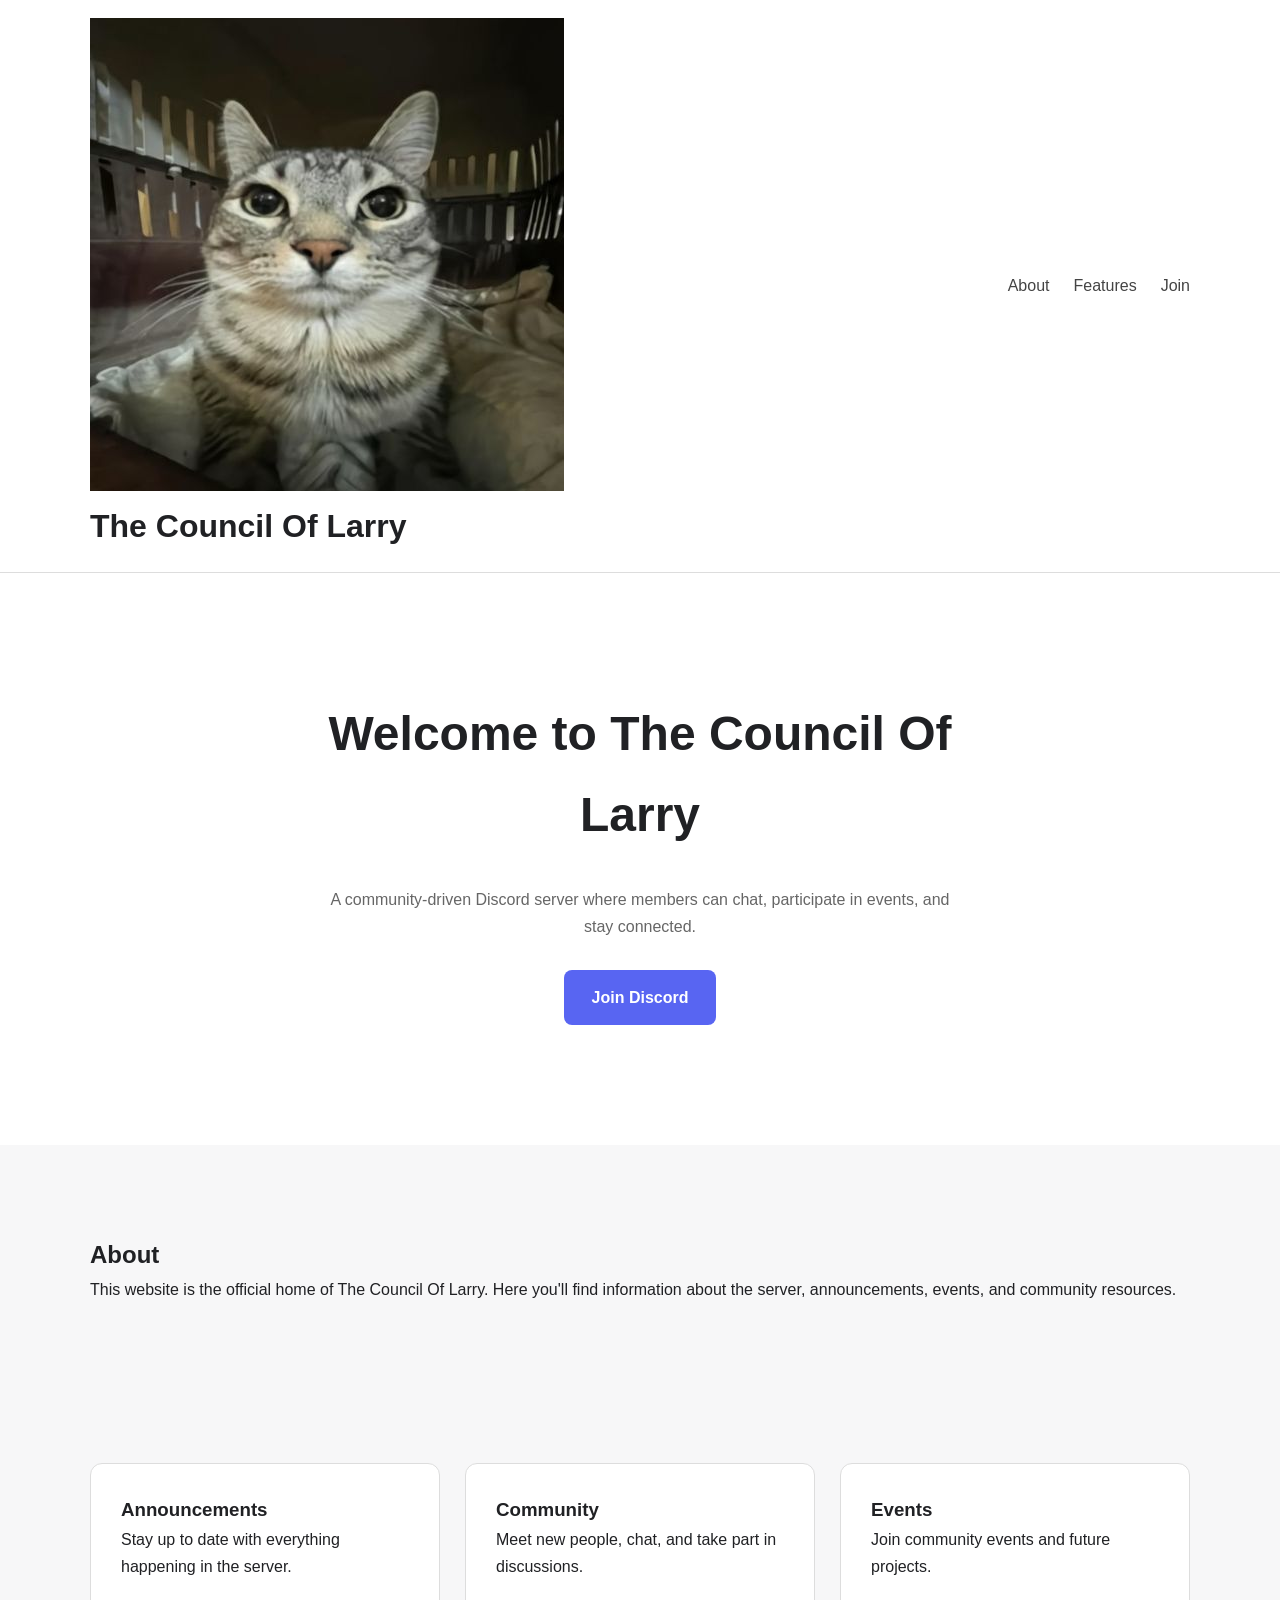
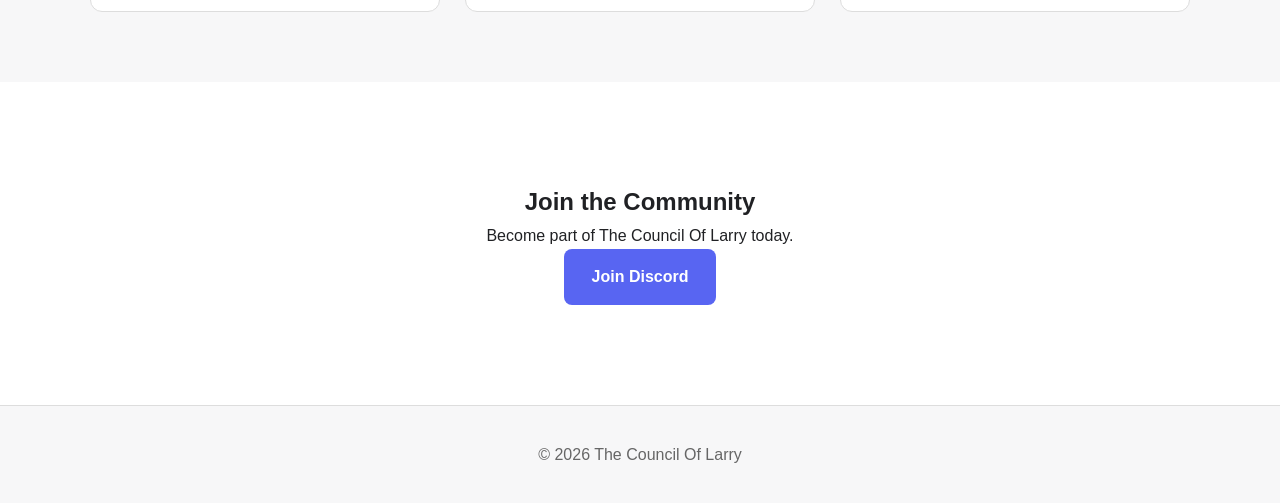
==== index.html @ fc370513 "Update index.html" ====
<!DOCTYPE html>
<html lang="en">
<head>
    <meta charset="UTF-8">
    <meta name="viewport" content="width=device-width, initial-scale=1.0">
    <title>The Council Of Larry</title>

    <link rel="icon" href="assets/favicon.ico">
    <link rel="stylesheet" href="style.css">
</head>
<body>

<header>
    <div class="container">
        <div class="brand">
            <img src="assets/logo.png" alt="The Council Of Larry Logo" class="logo">
            <h1>The Council Of Larry</h1>
        </div>

        <nav>
            <a href="#about">About</a>
            <a href="#features">Features</a>
            <a href="#join">Join</a>
        </nav>
    </div>
</header>

<section class="hero">
    <div class="container">

        <h2>Welcome to The Council Of Larry</h2>

        <p>
            A community-driven Discord server where members can chat,
            participate in events, and stay connected.
        </p>

        <a class="button" href="https://discord.gg/xaEjQbYacx" target="_blank">
            Join Discord
        </a>

    </div>
</section>

<section id="about" class="content">
    <div class="container">

        <h2>About</h2>

        <p>
            This website is the official home of The Council Of Larry.
            Here you'll find information about the server, announcements,
            events, and community resources.
        </p>

    </div>
</section>

<section id="features" class="cards">
    <div class="container grid">

        <div class="card">
            <h3>Announcements</h3>
            <p>Stay up to date with everything happening in the server.</p>
        </div>

        <div class="card">
            <h3>Community</h3>
            <p>Meet new people, chat, and take part in discussions.</p>
        </div>

        <div class="card">
            <h3>Events</h3>
            <p>Join community events and future projects.</p>
        </div>

    </div>
</section>

<section id="join" class="join">
    <div class="container">

        <h2>Join the Community</h2>

        <p>
            Become part of The Council Of Larry today.
        </p>

        <a class="button" href="https://discord.gg/xaEjQbYacx" target="_blank">
            Join Discord
        </a>

    </div>
</section>

<footer>
    <div class="container">
        <p>&copy; 2026 The Council Of Larry</p>
    </div>
</footer>

<script src="script.js"></script>

</body>
</html>
---- style.css ----
*{
margin:0;
padding:0;
box-sizing:border-box;
}

body{
font-family:Inter,Arial,sans-serif;
background:#f7f7f8;
color:#202124;
line-height:1.7;
}

.container{
width:min(1100px,90%);
margin:auto;
}

header{
background:white;
border-bottom:1px solid #ddd;
padding:18px 0;
position:sticky;
top:0;
}

header .container{
display:flex;
justify-content:space-between;
align-items:center;
}

nav{
display:flex;
gap:24px;
}

nav a{
text-decoration:none;
color:#444;
font-weight:500;
}

.hero{
padding:120px 0;
text-align:center;
background:white;
}

.hero h2{
font-size:3rem;
max-width:700px;
margin:auto;
}

.hero p{
margin:30px auto;
max-width:650px;
color:#666;
}

.button{
display:inline-block;
background:#5865F2;
color:white;
padding:14px 28px;
border-radius:8px;
text-decoration:none;
font-weight:600;
transition:.2s;
}

.button:hover{
background:#4752c4;
}

.content{
padding:90px 0;
}

.cards{
padding:70px 0;
}

.grid{
display:grid;
grid-template-columns:repeat(auto-fit,minmax(250px,1fr));
gap:25px;
}

.card{
background:white;
padding:30px;
border-radius:12px;
border:1px solid #ddd;
}

.join{
padding:100px 0;
text-align:center;
background:white;
}

footer{
padding:35px;
text-align:center;
border-top:1px solid #ddd;
color:#666;
}
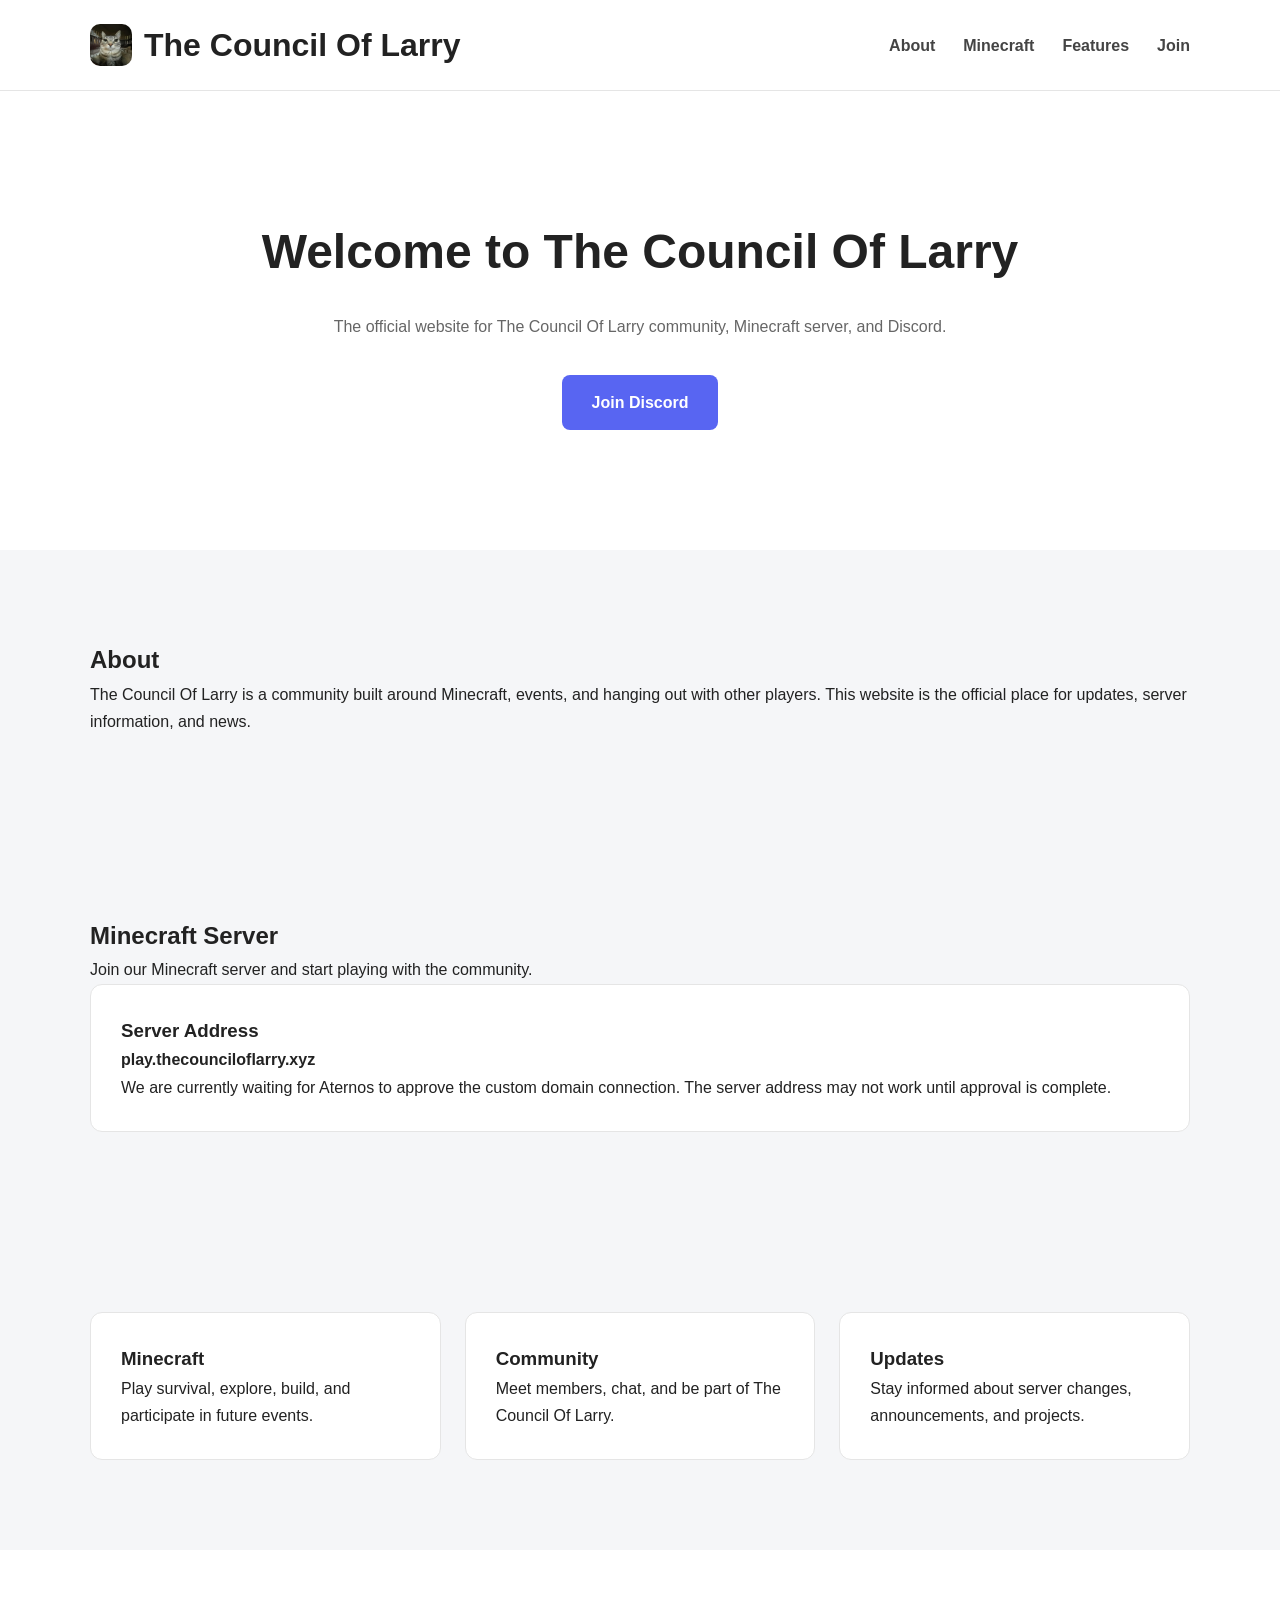
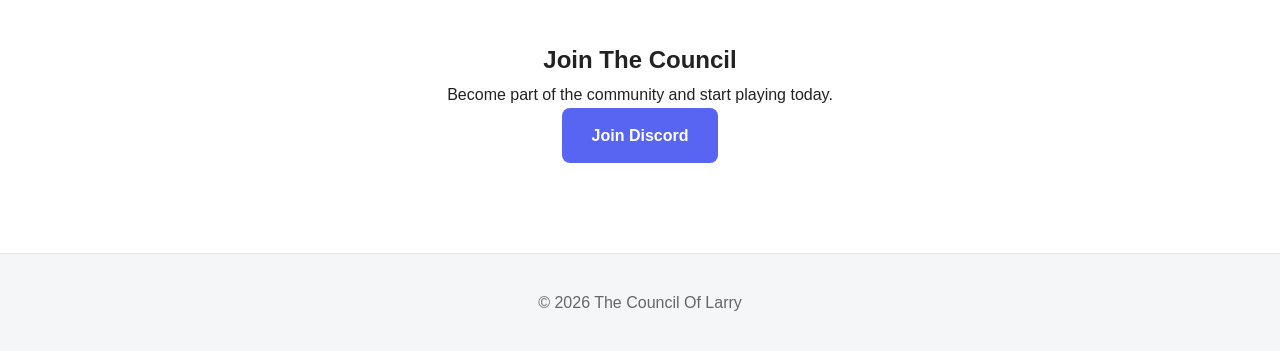
==== commit d29c9567: "Update index.html" ====
--- a/index.html
+++ b/index.html
@@ -8,6 +8,7 @@
     <link rel="icon" href="assets/favicon.ico">
     <link rel="stylesheet" href="style.css">
 </head>
+
 <body>
 
 <header>
@@ -19,11 +20,13 @@
 
         <nav>
             <a href="#about">About</a>
+            <a href="#minecraft">Minecraft</a>
             <a href="#features">Features</a>
             <a href="#join">Join</a>
         </nav>
     </div>
 </header>
+
 
 <section class="hero">
     <div class="container">
@@ -31,8 +34,8 @@
         <h2>Welcome to The Council Of Larry</h2>
 
         <p>
-            A community-driven Discord server where members can chat,
-            participate in events, and stay connected.
+            The official website for The Council Of Larry community,
+            Minecraft server, and Discord.
         </p>
 
         <a class="button" href="https://discord.gg/xaEjQbYacx" target="_blank">
@@ -42,48 +45,83 @@
     </div>
 </section>
 
+
 <section id="about" class="content">
     <div class="container">
 
         <h2>About</h2>
 
         <p>
-            This website is the official home of The Council Of Larry.
-            Here you'll find information about the server, announcements,
-            events, and community resources.
+            The Council Of Larry is a community built around Minecraft,
+            events, and hanging out with other players. This website is
+            the official place for updates, server information, and news.
         </p>
 
     </div>
 </section>
 
-<section id="features" class="cards">
-    <div class="container grid">
+
+<section id="minecraft" class="content">
+    <div class="container">
+
+        <h2>Minecraft Server</h2>
+
+        <p>
+            Join our Minecraft server and start playing with the community.
+        </p>
 
         <div class="card">
-            <h3>Announcements</h3>
-            <p>Stay up to date with everything happening in the server.</p>
-        </div>
+            <h3>Server Address</h3>
+            <p>
+                <strong>play.thecounciloflarry.xyz</strong>
+            </p>
 
-        <div class="card">
-            <h3>Community</h3>
-            <p>Meet new people, chat, and take part in discussions.</p>
-        </div>
-
-        <div class="card">
-            <h3>Events</h3>
-            <p>Join community events and future projects.</p>
+            <p>
+                We are currently waiting for Aternos to approve the custom
+                domain connection. The server address may not work until
+                approval is complete.
+            </p>
         </div>
 
     </div>
 </section>
 
+
+<section id="features" class="cards">
+    <div class="container grid">
+
+        <div class="card">
+            <h3>Minecraft</h3>
+            <p>
+                Play survival, explore, build, and participate in future events.
+            </p>
+        </div>
+
+        <div class="card">
+            <h3>Community</h3>
+            <p>
+                Meet members, chat, and be part of The Council Of Larry.
+            </p>
+        </div>
+
+        <div class="card">
+            <h3>Updates</h3>
+            <p>
+                Stay informed about server changes, announcements, and projects.
+            </p>
+        </div>
+
+    </div>
+</section>
+
+
 <section id="join" class="join">
     <div class="container">
 
-        <h2>Join the Community</h2>
+        <h2>Join The Council</h2>
 
         <p>
-            Become part of The Council Of Larry today.
+            Become part of the community and start playing today.
         </p>
 
         <a class="button" href="https://discord.gg/xaEjQbYacx" target="_blank">
@@ -93,12 +131,14 @@
     </div>
 </section>
 
+
 <footer>
     <div class="container">
         <p>&copy; 2026 The Council Of Larry</p>
     </div>
 </footer>
 
+
 <script src="script.js"></script>
 
 </body>
--- a/style.css
+++ b/style.css
@@ -1,109 +1,153 @@
 *{
-margin:0;
-padding:0;
-box-sizing:border-box;
+    margin:0;
+    padding:0;
+    box-sizing:border-box;
+}
+
+html{
+    scroll-behavior:smooth;
 }
 
 body{
-font-family:Inter,Arial,sans-serif;
-background:#f7f7f8;
-color:#202124;
-line-height:1.7;
+    font-family:Inter,Arial,sans-serif;
+    background:#f5f6f8;
+    color:#222;
+    line-height:1.7;
 }
 
 .container{
-width:min(1100px,90%);
-margin:auto;
+    width:min(1100px,90%);
+    margin:auto;
 }
 
 header{
-background:white;
-border-bottom:1px solid #ddd;
-padding:18px 0;
-position:sticky;
-top:0;
+    position:sticky;
+    top:0;
+    background:white;
+    border-bottom:1px solid #e5e5e5;
+    z-index:100;
 }
 
 header .container{
-display:flex;
-justify-content:space-between;
-align-items:center;
+    display:flex;
+    justify-content:space-between;
+    align-items:center;
+    padding:18px 0;
+}
+
+.brand{
+    display:flex;
+    align-items:center;
+    gap:12px;
+}
+
+.logo{
+    width:42px;
+    height:42px;
+    object-fit:cover;
+    border-radius:10px;
 }
 
 nav{
-display:flex;
-gap:24px;
+    display:flex;
+    gap:28px;
 }
 
 nav a{
-text-decoration:none;
-color:#444;
-font-weight:500;
+    color:#444;
+    text-decoration:none;
+    font-weight:600;
+    transition:.2s;
+}
+
+nav a:hover{
+    color:#5865F2;
 }
 
 .hero{
-padding:120px 0;
-text-align:center;
-background:white;
+    text-align:center;
+    padding:120px 0;
+    background:white;
 }
 
 .hero h2{
-font-size:3rem;
-max-width:700px;
-margin:auto;
+    font-size:3rem;
+    margin-bottom:20px;
 }
 
 .hero p{
-margin:30px auto;
-max-width:650px;
-color:#666;
+    max-width:650px;
+    margin:0 auto 35px;
+    color:#666;
 }
 
 .button{
-display:inline-block;
-background:#5865F2;
-color:white;
-padding:14px 28px;
-border-radius:8px;
-text-decoration:none;
-font-weight:600;
-transition:.2s;
+    display:inline-block;
+    background:#5865F2;
+    color:white;
+    padding:14px 30px;
+    border-radius:8px;
+    text-decoration:none;
+    font-weight:600;
+    transition:.2s;
 }
 
 .button:hover{
-background:#4752c4;
+    background:#4752c4;
+    transform:translateY(-2px);
 }
 
-.content{
-padding:90px 0;
-}
-
-.cards{
-padding:70px 0;
+.content,
+.cards,
+.join{
+    padding:90px 0;
 }
 
 .grid{
-display:grid;
-grid-template-columns:repeat(auto-fit,minmax(250px,1fr));
-gap:25px;
+    display:grid;
+    grid-template-columns:repeat(auto-fit,minmax(260px,1fr));
+    gap:24px;
 }
 
 .card{
-background:white;
-padding:30px;
-border-radius:12px;
-border:1px solid #ddd;
+    background:white;
+    border:1px solid #e5e5e5;
+    border-radius:12px;
+    padding:30px;
+    transition:.2s;
+}
+
+.card:hover{
+    transform:translateY(-5px);
+    box-shadow:0 10px 25px rgba(0,0,0,.08);
 }
 
 .join{
-padding:100px 0;
-text-align:center;
-background:white;
+    text-align:center;
+    background:white;
 }
 
 footer{
-padding:35px;
-text-align:center;
-border-top:1px solid #ddd;
-color:#666;
+    padding:35px 0;
+    border-top:1px solid #e5e5e5;
+    text-align:center;
+    color:#666;
 }
+
+@media (max-width:700px){
+
+header .container{
+    flex-direction:column;
+    gap:20px;
+}
+
+nav{
+    flex-wrap:wrap;
+    justify-content:center;
+}
+
+.hero h2{
+    font-size:2.2rem;
+}
+
+}
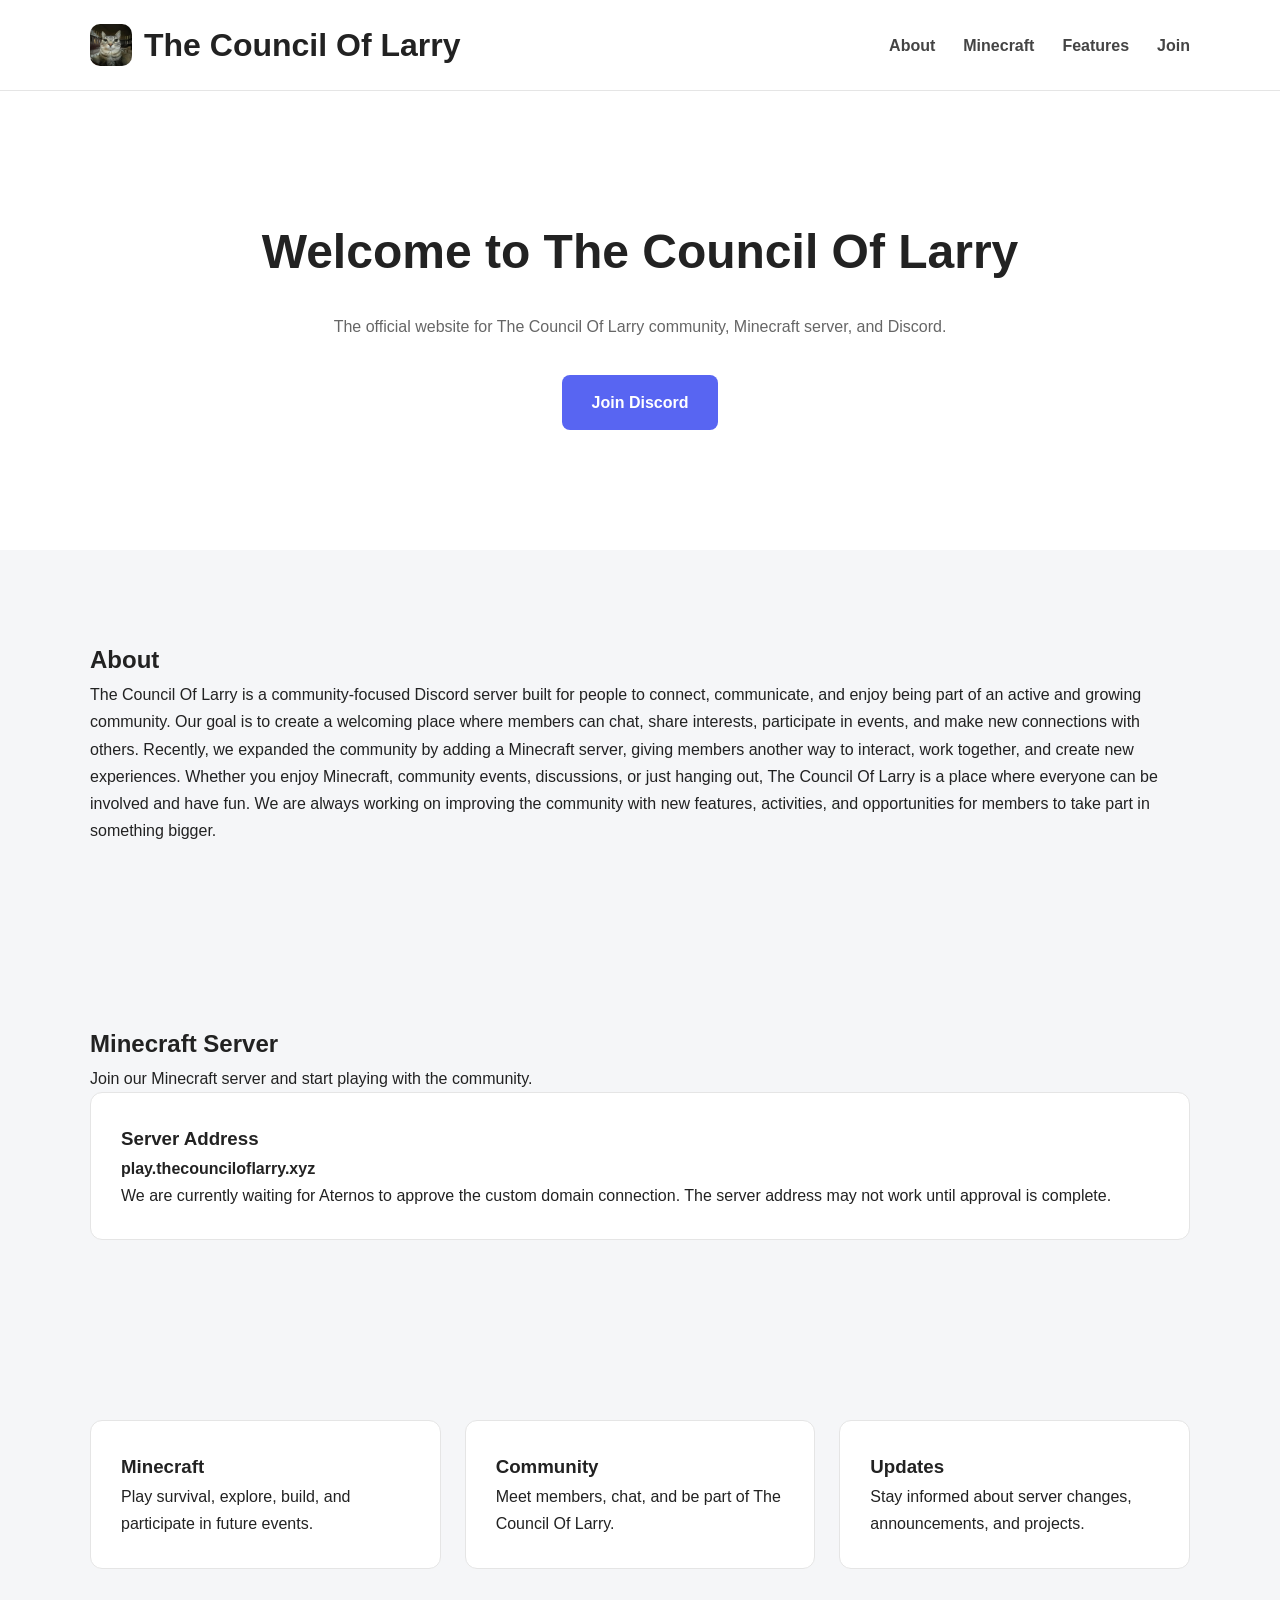
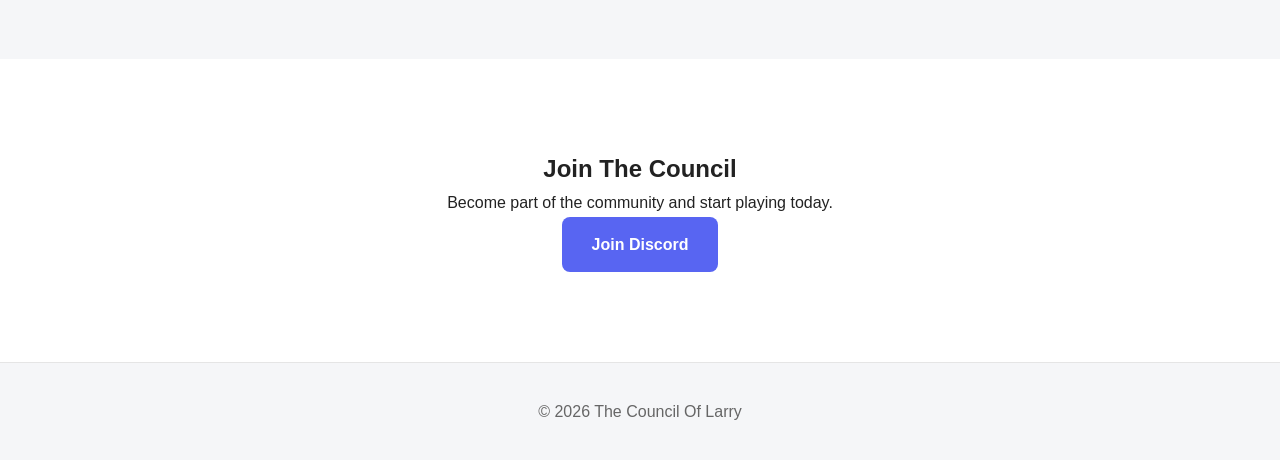
==== commit 9376b964: "Update index.html" ====
--- a/index.html
+++ b/index.html
@@ -52,9 +52,30 @@
         <h2>About</h2>
 
         <p>
-            The Council Of Larry is a community built around Minecraft,
-            events, and hanging out with other players. This website is
-            the official place for updates, server information, and news.
+            The Council Of Larry is a community-focused
+Discord server built for people to connect,
+communicate, and enjoy being part of an
+active and growing community.
+
+Our goal is to create a welcoming place
+where members can chat, share interests,
+participate in events, and make new
+connections with others.
+
+Recently, we expanded the community by
+adding a Minecraft server, giving members
+another way to interact, work together,
+and create new experiences.
+
+Whether you enjoy Minecraft, community
+events, discussions, or just hanging out,
+The Council Of Larry is a place where
+everyone can be involved and have fun.
+
+We are always working on improving the
+community with new features, activities,
+and opportunities for members to take
+part in something bigger.
         </p>
 
     </div>
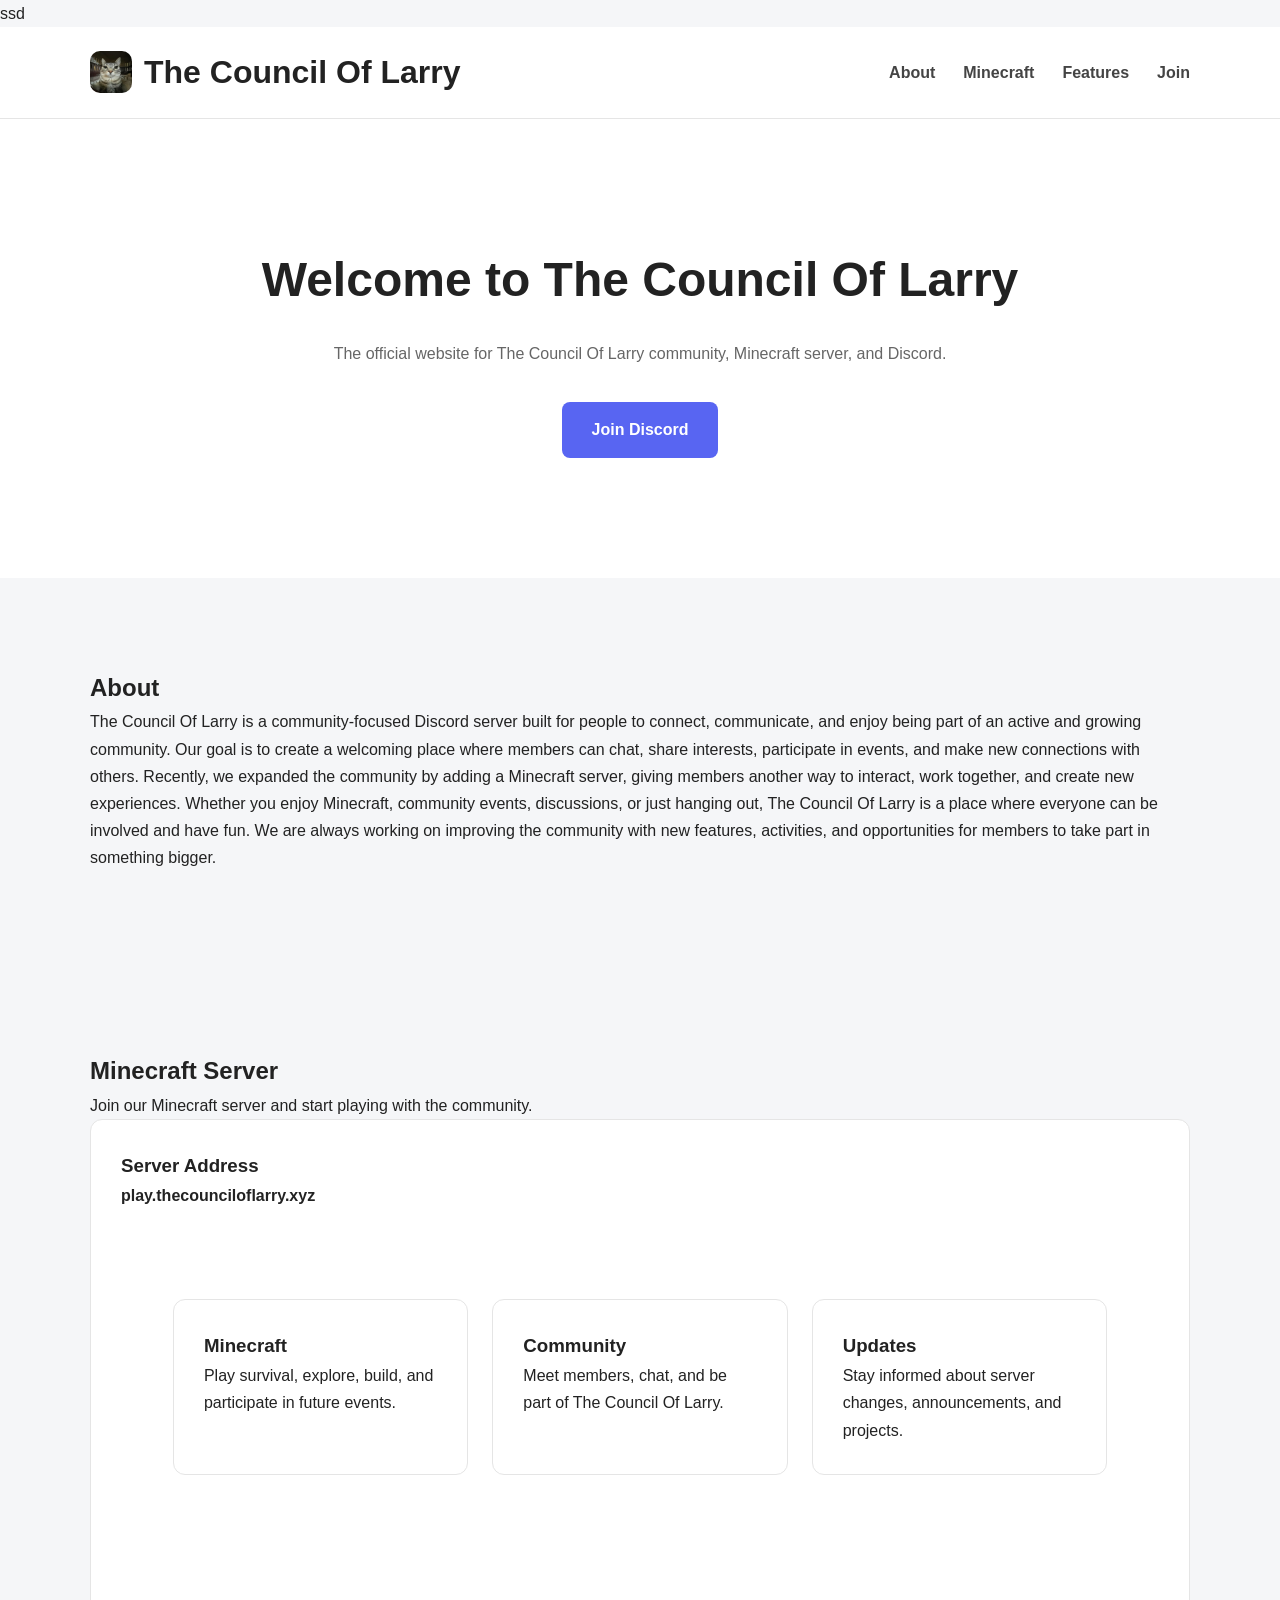
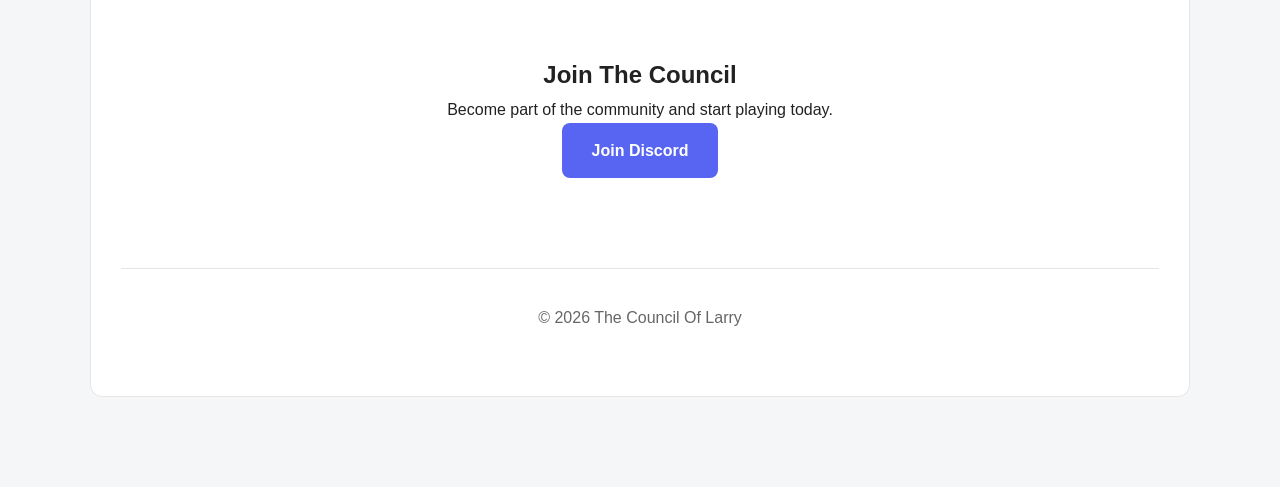
==== commit b163d905: "Update index.html" ====
--- a/index.html
+++ b/index.html
@@ -1,4 +1,4 @@
-<!DOCTYPE html>
+ssd<!DOCTYPE html>
 <html lang="en">
 <head>
     <meta charset="UTF-8">
@@ -97,15 +97,6 @@
                 <strong>play.thecounciloflarry.xyz</strong>
             </p>
 
-            <p>
-                We are currently waiting for Aternos to approve the custom
-                domain connection. The server address may not work until
-                approval is complete.
-            </p>
-        </div>
-
-    </div>
-</section>
 
 
 <section id="features" class="cards">
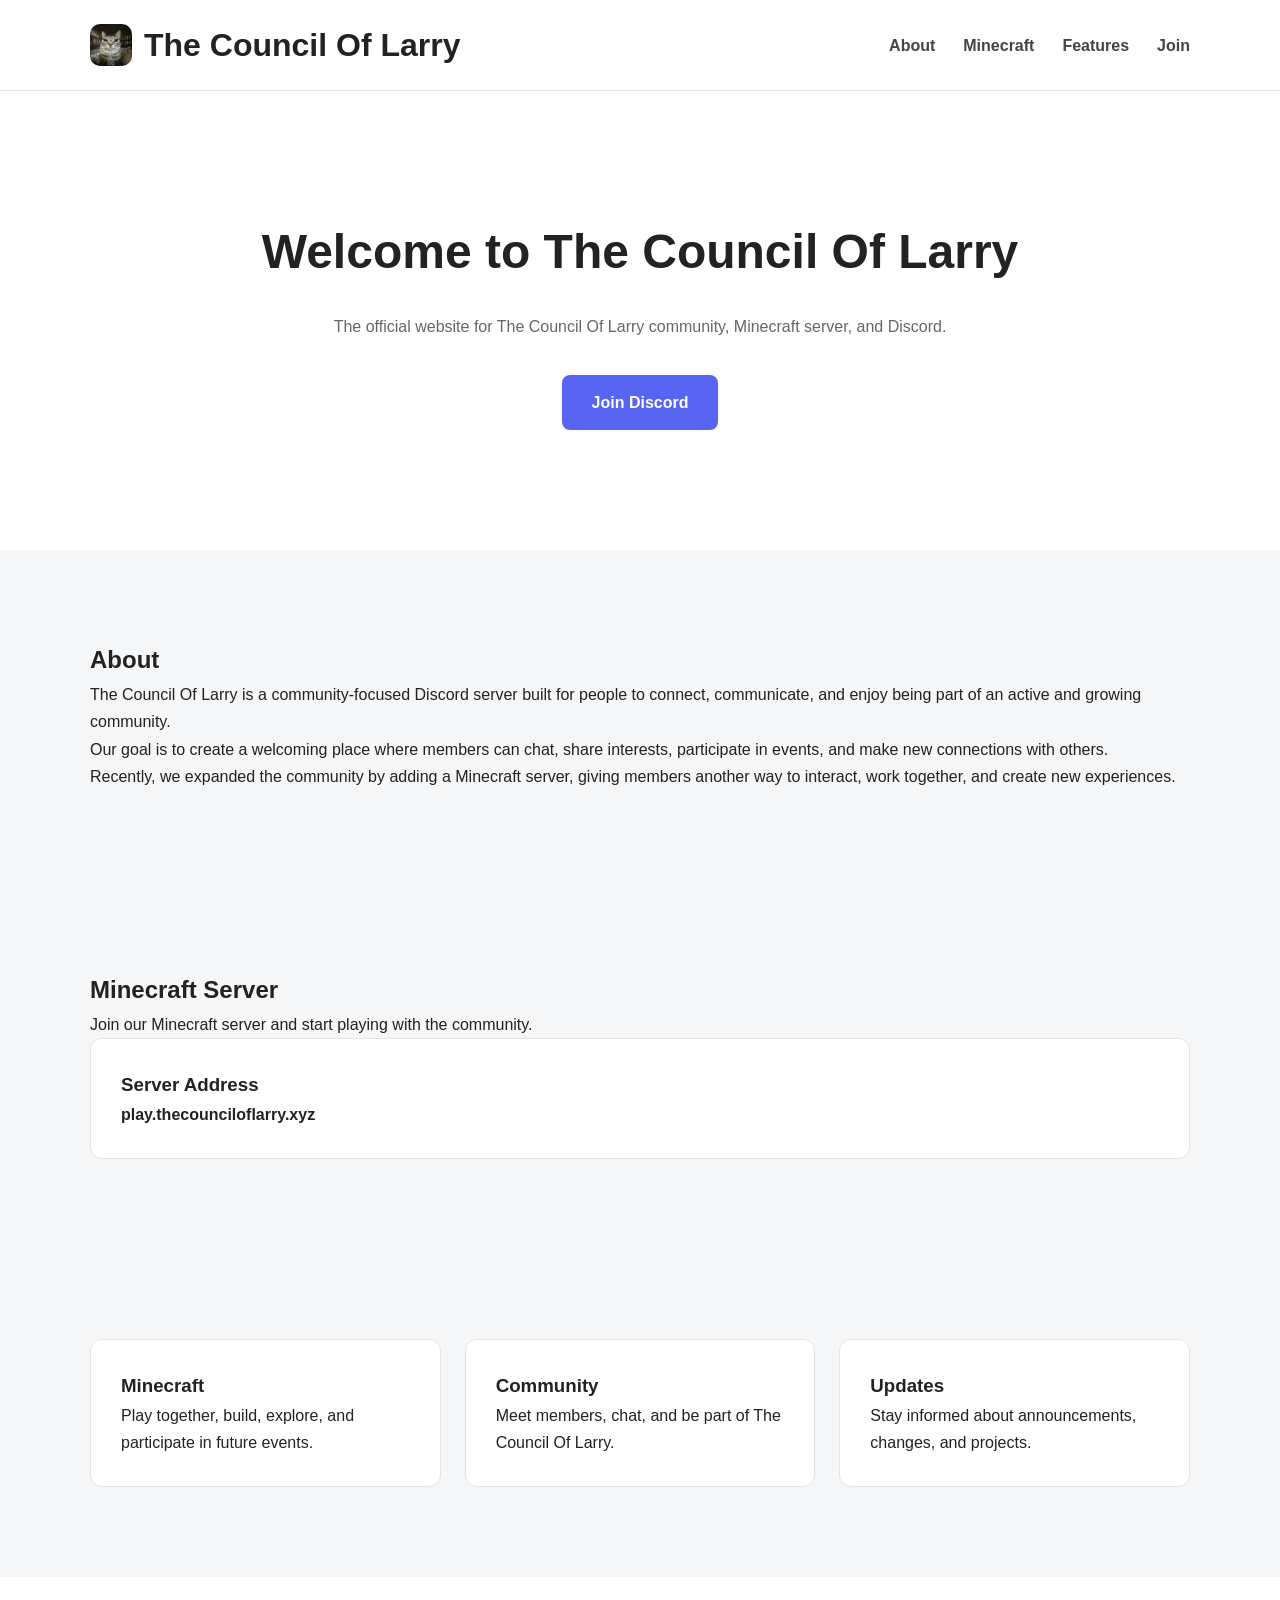
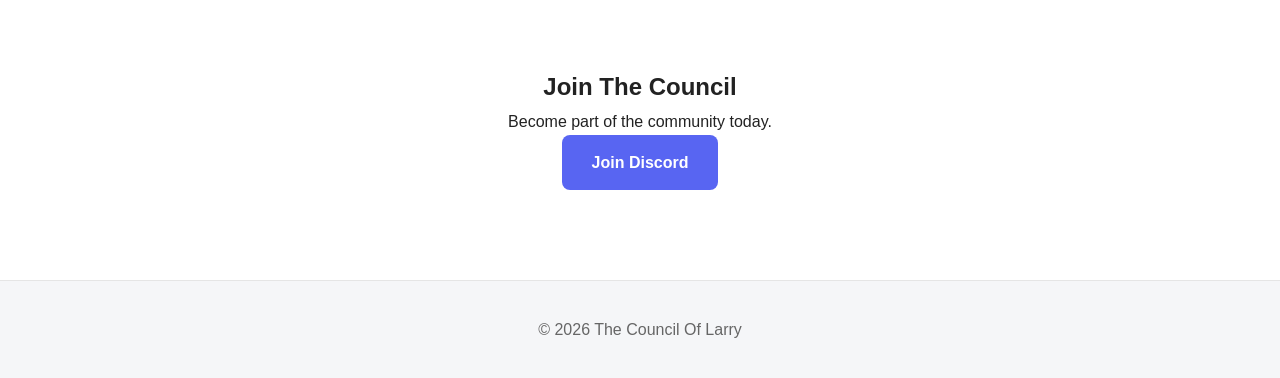
==== commit 7429c7a2: "Update index.html" ====
--- a/index.html
+++ b/index.html
@@ -1,4 +1,4 @@
-ssd<!DOCTYPE html>
+<!DOCTYPE html>
 <html lang="en">
 <head>
     <meta charset="UTF-8">
@@ -52,30 +52,21 @@
         <h2>About</h2>
 
         <p>
-            The Council Of Larry is a community-focused
-Discord server built for people to connect,
-communicate, and enjoy being part of an
-active and growing community.
+            The Council Of Larry is a community-focused Discord server built
+            for people to connect, communicate, and enjoy being part of an
+            active and growing community.
+        </p>
 
-Our goal is to create a welcoming place
-where members can chat, share interests,
-participate in events, and make new
-connections with others.
+        <p>
+            Our goal is to create a welcoming place where members can chat,
+            share interests, participate in events, and make new connections
+            with others.
+        </p>
 
-Recently, we expanded the community by
-adding a Minecraft server, giving members
-another way to interact, work together,
-and create new experiences.
-
-Whether you enjoy Minecraft, community
-events, discussions, or just hanging out,
-The Council Of Larry is a place where
-everyone can be involved and have fun.
-
-We are always working on improving the
-community with new features, activities,
-and opportunities for members to take
-part in something bigger.
+        <p>
+            Recently, we expanded the community by adding a Minecraft server,
+            giving members another way to interact, work together, and create
+            new experiences.
         </p>
 
     </div>
@@ -93,10 +84,14 @@
 
         <div class="card">
             <h3>Server Address</h3>
+
             <p>
                 <strong>play.thecounciloflarry.xyz</strong>
             </p>
+        </div>
 
+    </div>
+</section>
 
 
 <section id="features" class="cards">
@@ -105,7 +100,7 @@
         <div class="card">
             <h3>Minecraft</h3>
             <p>
-                Play survival, explore, build, and participate in future events.
+                Play together, build, explore, and participate in future events.
             </p>
         </div>
 
@@ -119,7 +114,7 @@
         <div class="card">
             <h3>Updates</h3>
             <p>
-                Stay informed about server changes, announcements, and projects.
+                Stay informed about announcements, changes, and projects.
             </p>
         </div>
 
@@ -133,7 +128,7 @@
         <h2>Join The Council</h2>
 
         <p>
-            Become part of the community and start playing today.
+            Become part of the community today.
         </p>
 
         <a class="button" href="https://discord.gg/xaEjQbYacx" target="_blank">
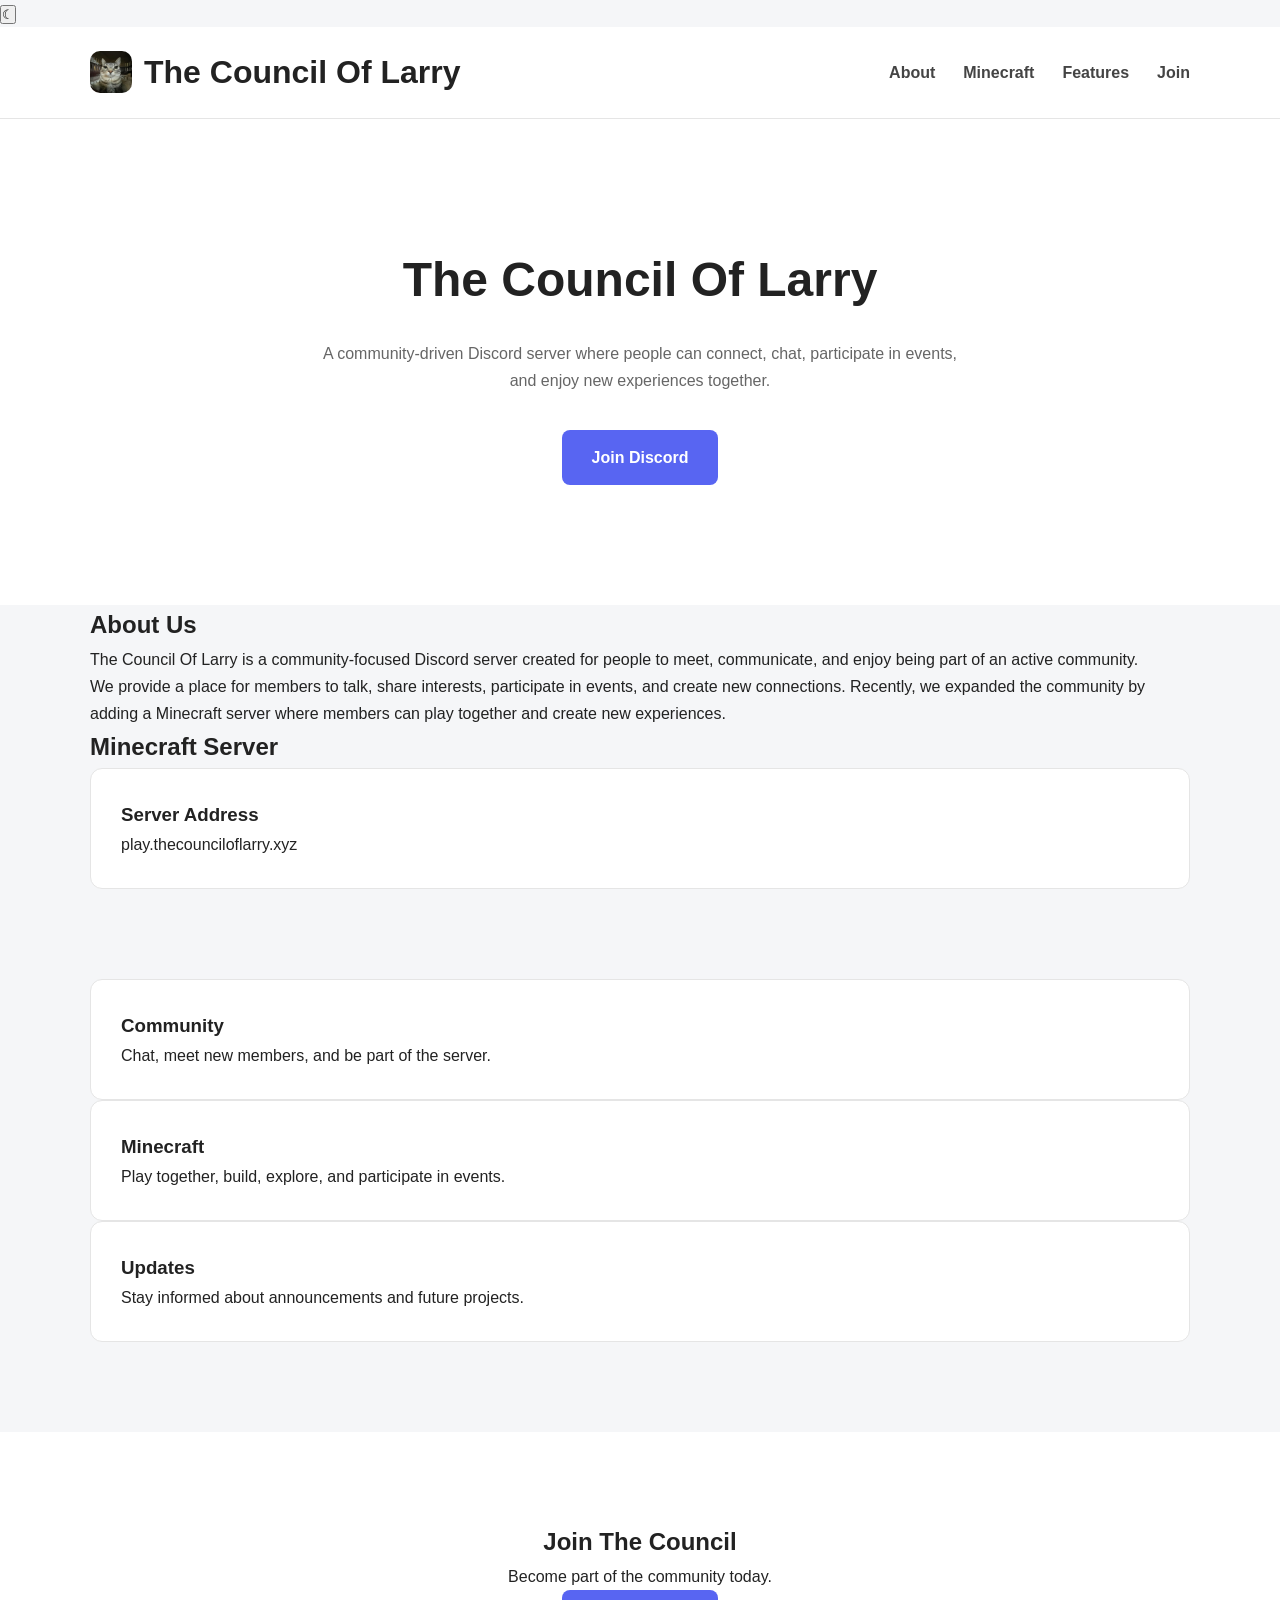
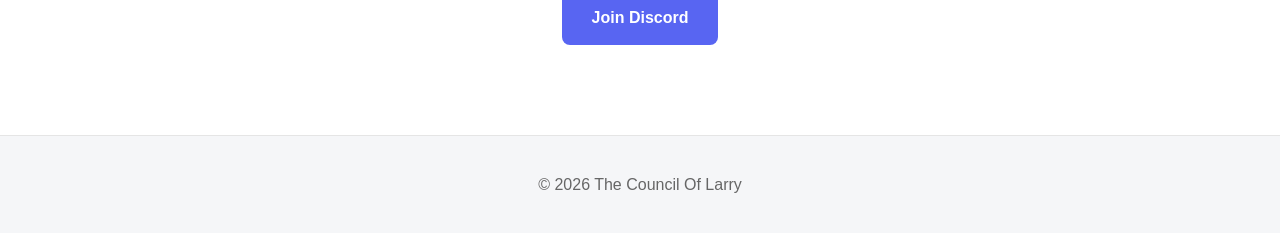
==== commit 2de445dd: "Update index.html" ====
--- a/index.html
+++ b/index.html
@@ -3,6 +3,7 @@
 <head>
     <meta charset="UTF-8">
     <meta name="viewport" content="width=device-width, initial-scale=1.0">
+
     <title>The Council Of Larry</title>
 
     <link rel="icon" href="assets/favicon.ico">
@@ -11,10 +12,14 @@
 
 <body>
 
+<button id="themeToggle" class="theme-toggle">
+    ☾
+</button>
+
 <header>
-    <div class="container">
+    <div class="container nav">
         <div class="brand">
-            <img src="assets/logo.png" alt="The Council Of Larry Logo" class="logo">
+            <img src="assets/logo.png" class="logo">
             <h1>The Council Of Larry</h1>
         </div>
 
@@ -31,14 +36,14 @@
 <section class="hero">
     <div class="container">
 
-        <h2>Welcome to The Council Of Larry</h2>
+        <h2>The Council Of Larry</h2>
 
         <p>
-            The official website for The Council Of Larry community,
-            Minecraft server, and Discord.
+            A community-driven Discord server where people can connect,
+            chat, participate in events, and enjoy new experiences together.
         </p>
 
-        <a class="button" href="https://discord.gg/xaEjQbYacx" target="_blank">
+        <a class="button" href="https://discord.gg/xaEjQbYacx">
             Join Discord
         </a>
 
@@ -46,103 +51,101 @@
 </section>
 
 
-<section id="about" class="content">
-    <div class="container">
+<section id="about" class="section">
+<div class="container">
 
-        <h2>About</h2>
+<h2>About Us</h2>
 
-        <p>
-            The Council Of Larry is a community-focused Discord server built
-            for people to connect, communicate, and enjoy being part of an
-            active and growing community.
-        </p>
+<p>
+The Council Of Larry is a community-focused Discord server created
+for people to meet, communicate, and enjoy being part of an active
+community.
+</p>
 
-        <p>
-            Our goal is to create a welcoming place where members can chat,
-            share interests, participate in events, and make new connections
-            with others.
-        </p>
+<p>
+We provide a place for members to talk, share interests, participate
+in events, and create new connections. Recently, we expanded the
+community by adding a Minecraft server where members can play together
+and create new experiences.
+</p>
 
-        <p>
-            Recently, we expanded the community by adding a Minecraft server,
-            giving members another way to interact, work together, and create
-            new experiences.
-        </p>
-
-    </div>
+</div>
 </section>
 
 
-<section id="minecraft" class="content">
-    <div class="container">
+<section id="minecraft" class="section">
+<div class="container">
 
-        <h2>Minecraft Server</h2>
+<h2>Minecraft Server</h2>
 
-        <p>
-            Join our Minecraft server and start playing with the community.
-        </p>
+<div class="card">
+<h3>Server Address</h3>
 
-        <div class="card">
-            <h3>Server Address</h3>
+<p>
+play.thecounciloflarry.xyz
+</p>
 
-            <p>
-                <strong>play.thecounciloflarry.xyz</strong>
-            </p>
-        </div>
+</div>
 
-    </div>
+</div>
 </section>
 
 
-<section id="features" class="cards">
-    <div class="container grid">
+<section id="features" class="section">
 
-        <div class="card">
-            <h3>Minecraft</h3>
-            <p>
-                Play together, build, explore, and participate in future events.
-            </p>
-        </div>
+<div class="container cards">
 
-        <div class="card">
-            <h3>Community</h3>
-            <p>
-                Meet members, chat, and be part of The Council Of Larry.
-            </p>
-        </div>
+<div class="card">
+<h3>Community</h3>
+<p>
+Chat, meet new members, and be part of the server.
+</p>
+</div>
 
-        <div class="card">
-            <h3>Updates</h3>
-            <p>
-                Stay informed about announcements, changes, and projects.
-            </p>
-        </div>
 
-    </div>
+<div class="card">
+<h3>Minecraft</h3>
+<p>
+Play together, build, explore, and participate in events.
+</p>
+</div>
+
+
+<div class="card">
+<h3>Updates</h3>
+<p>
+Stay informed about announcements and future projects.
+</p>
+</div>
+
+</div>
+
 </section>
 
 
-<section id="join" class="join">
-    <div class="container">
+<section id="join" class="section join">
 
-        <h2>Join The Council</h2>
+<div class="container">
 
-        <p>
-            Become part of the community today.
-        </p>
+<h2>Join The Council</h2>
 
-        <a class="button" href="https://discord.gg/xaEjQbYacx" target="_blank">
-            Join Discord
-        </a>
+<p>
+Become part of the community today.
+</p>
 
-    </div>
+<a class="button" href="https://discord.gg/xaEjQbYacx">
+Join Discord
+</a>
+
+</div>
+
 </section>
 
 
 <footer>
-    <div class="container">
-        <p>&copy; 2026 The Council Of Larry</p>
-    </div>
+<p>
+© 2026 The Council Of Larry
+</p>
 </footer>
 
 
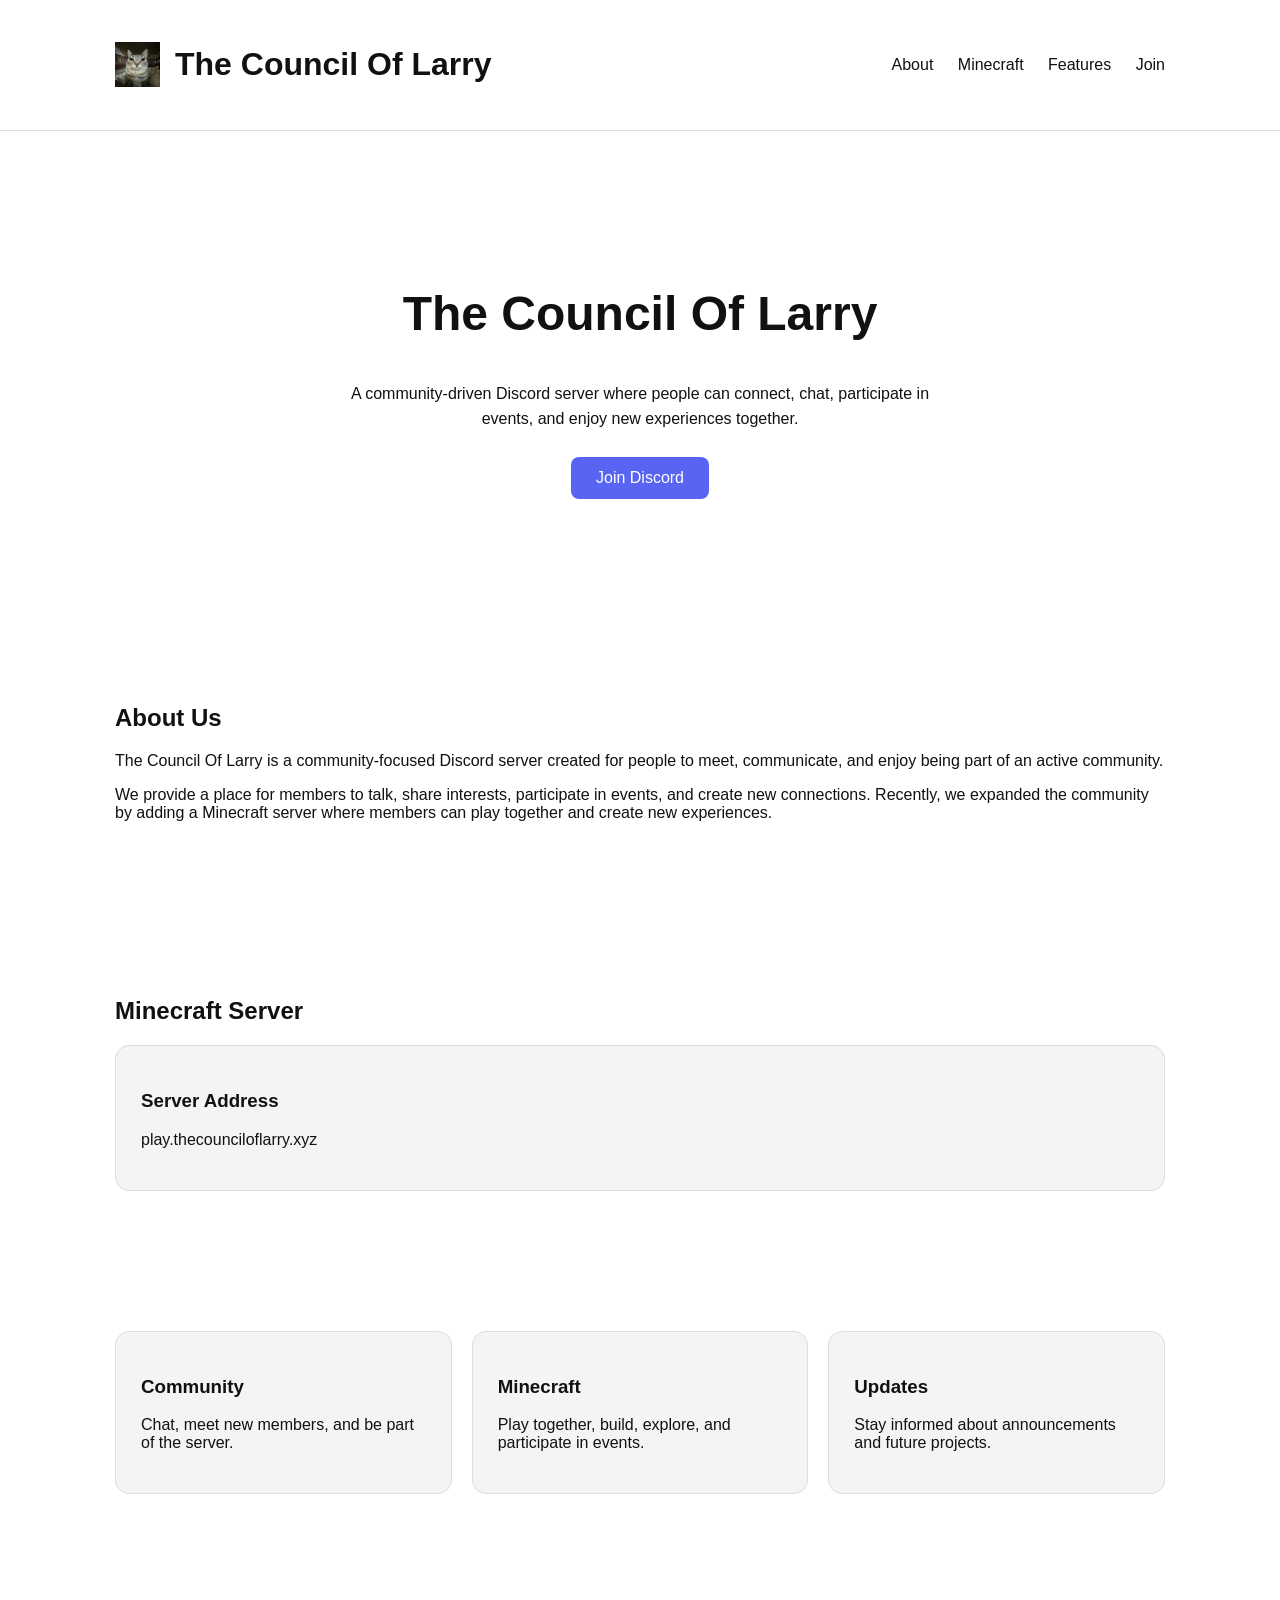
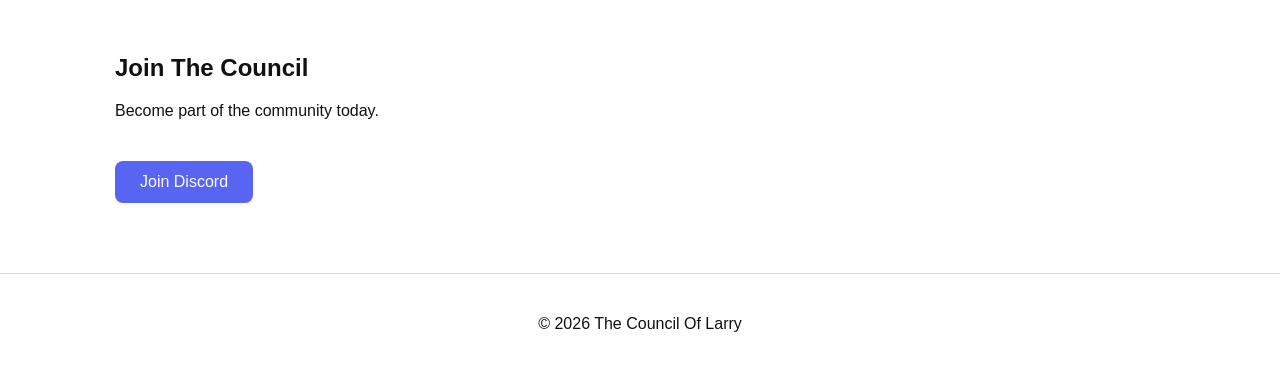
==== commit ef52e19c: "Update index.html" ====
--- a/index.html
+++ b/index.html
@@ -12,9 +12,7 @@
 
 <body>
 
-<button id="themeToggle" class="theme-toggle">
-    ☾
-</button>
+
 
 <header>
     <div class="container nav">
@@ -149,7 +147,6 @@
 </footer>
 
 
-<script src="script.js"></script>
 
 </body>
 </html>
--- a/style.css
+++ b/style.css
@@ -1,153 +1,155 @@
-*{
-    margin:0;
-    padding:0;
-    box-sizing:border-box;
+:root {
+    --bg: #ffffff;
+    --text: #111111;
+    --card: #f4f4f4;
+    --border: #dddddd;
+    --accent: #5865f2;
 }
 
-html{
-    scroll-behavior:smooth;
+
+.dark {
+    --bg: #0d1117;
+    --text: #ffffff;
+    --card: #161b22;
+    --border: #30363d;
 }
 
-body{
-    font-family:Inter,Arial,sans-serif;
-    background:#f5f6f8;
-    color:#222;
-    line-height:1.7;
+
+* {
+    box-sizing: border-box;
 }
 
-.container{
-    width:min(1100px,90%);
-    margin:auto;
+
+body {
+    margin: 0;
+    font-family: Inter, Arial, sans-serif;
+    background: var(--bg);
+    color: var(--text);
+    transition: .25s;
 }
 
-header{
-    position:sticky;
-    top:0;
-    background:white;
-    border-bottom:1px solid #e5e5e5;
-    z-index:100;
+
+.container {
+    max-width: 1100px;
+    margin: auto;
+    padding: 25px;
 }
 
-header .container{
-    display:flex;
-    justify-content:space-between;
-    align-items:center;
-    padding:18px 0;
+
+header {
+    border-bottom: 1px solid var(--border);
 }
 
-.brand{
-    display:flex;
-    align-items:center;
-    gap:12px;
+
+.nav {
+    display: flex;
+    justify-content: space-between;
+    align-items: center;
 }
 
-.logo{
-    width:42px;
-    height:42px;
-    object-fit:cover;
-    border-radius:10px;
+
+.brand {
+    display: flex;
+    align-items: center;
+    gap: 15px;
 }
 
-nav{
-    display:flex;
-    gap:28px;
+
+.logo {
+    width: 45px;
+    height: 45px;
 }
 
-nav a{
-    color:#444;
-    text-decoration:none;
-    font-weight:600;
-    transition:.2s;
+
+nav a {
+    color: var(--text);
+    text-decoration: none;
+    margin-left: 20px;
 }
 
-nav a:hover{
-    color:#5865F2;
+
+.hero {
+    text-align: center;
+    padding: 90px 0;
 }
 
-.hero{
-    text-align:center;
-    padding:120px 0;
-    background:white;
+
+.hero h2 {
+    font-size: 48px;
 }
 
-.hero h2{
-    font-size:3rem;
-    margin-bottom:20px;
+
+.hero p {
+    max-width: 600px;
+    margin: auto;
+    line-height: 1.6;
 }
 
-.hero p{
-    max-width:650px;
-    margin:0 auto 35px;
-    color:#666;
+
+.button {
+    display: inline-block;
+    margin-top: 25px;
+    padding: 12px 25px;
+    background: var(--accent);
+    color:white;
+    border-radius:8px;
+    text-decoration:none;
 }
 
-.button{
-    display:inline-block;
-    background:#5865F2;
-    color:white;
-    padding:14px 30px;
-    border-radius:8px;
-    text-decoration:none;
-    font-weight:600;
-    transition:.2s;
+
+.section {
+    padding: 45px 0;
 }
 
-.button:hover{
-    background:#4752c4;
-    transform:translateY(-2px);
+
+.card {
+    background: var(--card);
+    border:1px solid var(--border);
+    border-radius:14px;
+    padding:25px;
 }
 
-.content,
-.cards,
-.join{
-    padding:90px 0;
-}
 
-.grid{
+.cards {
     display:grid;
-    grid-template-columns:repeat(auto-fit,minmax(260px,1fr));
-    gap:24px;
-}
-
-.card{
-    background:white;
-    border:1px solid #e5e5e5;
-    border-radius:12px;
-    padding:30px;
-    transition:.2s;
-}
-
-.card:hover{
-    transform:translateY(-5px);
-    box-shadow:0 10px 25px rgba(0,0,0,.08);
-}
-
-.join{
-    text-align:center;
-    background:white;
-}
-
-footer{
-    padding:35px 0;
-    border-top:1px solid #e5e5e5;
-    text-align:center;
-    color:#666;
-}
-
-@media (max-width:700px){
-
-header .container{
-    flex-direction:column;
+    grid-template-columns:repeat(3,1fr);
     gap:20px;
 }
 
-nav{
-    flex-wrap:wrap;
-    justify-content:center;
+
+.theme-toggle {
+    position:fixed;
+    top:15px;
+    right:15px;
+    width:35px;
+    height:35px;
+    border-radius:50%;
+    border:1px solid var(--border);
+    background:var(--card);
+    color:var(--text);
+    cursor:pointer;
 }
 
-.hero h2{
-    font-size:2.2rem;
+
+footer {
+    text-align:center;
+    padding:25px;
+    border-top:1px solid var(--border);
+}
+
+
+@media(max-width:800px){
+
+.cards {
+    grid-template-columns:1fr;
+}
+
+.nav {
+    flex-direction:column;
+}
+
+.hero h2 {
+    font-size:36px;
 }
 
 }
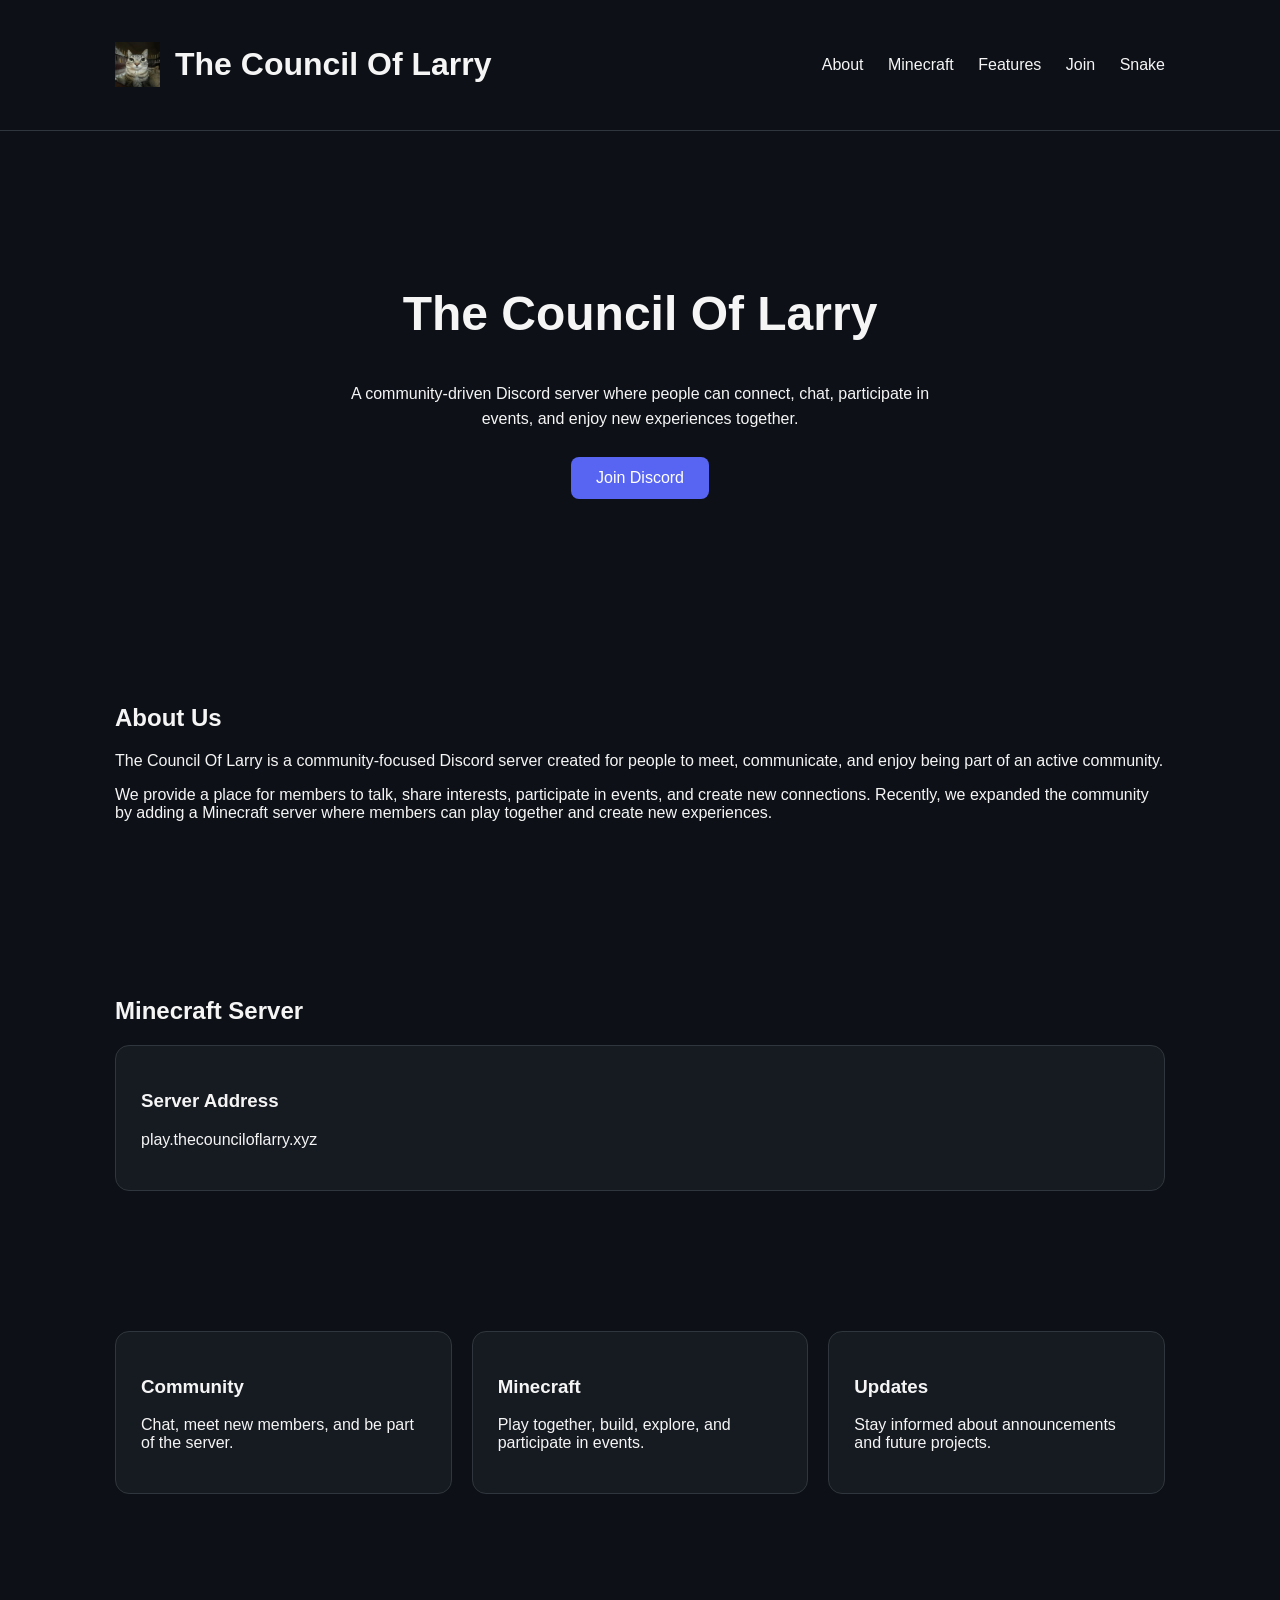
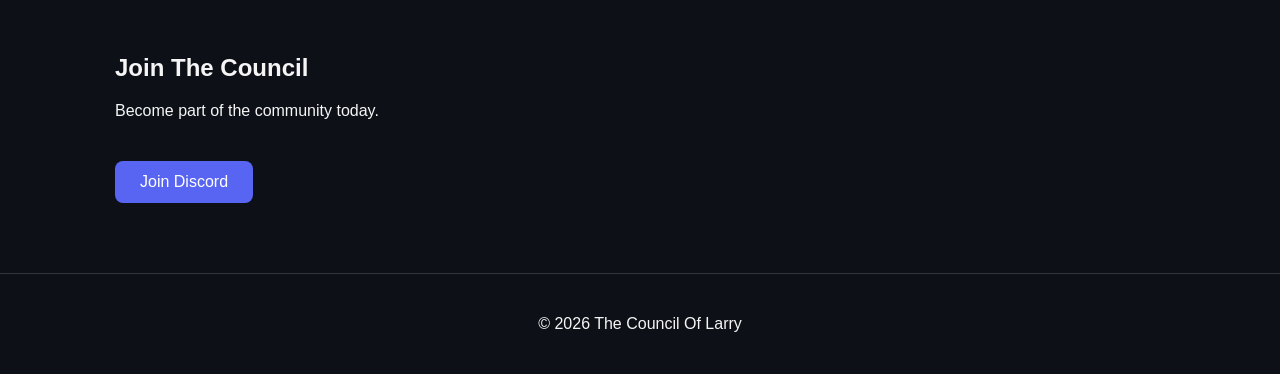
==== commit 940c55d2: "Update index.html" ====
--- a/index.html
+++ b/index.html
@@ -21,12 +21,17 @@
             <h1>The Council Of Larry</h1>
         </div>
 
-        <nav>
-            <a href="#about">About</a>
-            <a href="#minecraft">Minecraft</a>
-            <a href="#features">Features</a>
-            <a href="#join">Join</a>
-        </nav>
+<nav>
+    <a href="#about">About</a>
+    <a href="#minecraft">Minecraft</a>
+    <a href="#features">Features</a>
+    <a href="#join">Join</a>
+    <a href="https://www.google.com/fbx?fbx=snake_arcade"
+       target="_blank"
+       rel="noopener noreferrer">
+        Snake
+    </a>
+</nav>
     </div>
 </header>
 
--- a/style.css
+++ b/style.css
@@ -1,17 +1,9 @@
 :root {
-    --bg: #ffffff;
-    --text: #111111;
-    --card: #f4f4f4;
-    --border: #dddddd;
-    --accent: #5865f2;
-}
-
-
-.dark {
     --bg: #0d1117;
-    --text: #ffffff;
+    --text: #f5f5f5;
     --card: #161b22;
     --border: #30363d;
+    --accent: #5865f2;
 }
 
 
@@ -117,19 +109,6 @@
 }
 
 
-.theme-toggle {
-    position:fixed;
-    top:15px;
-    right:15px;
-    width:35px;
-    height:35px;
-    border-radius:50%;
-    border:1px solid var(--border);
-    background:var(--card);
-    color:var(--text);
-    cursor:pointer;
-}
-
 
 footer {
     text-align:center;
